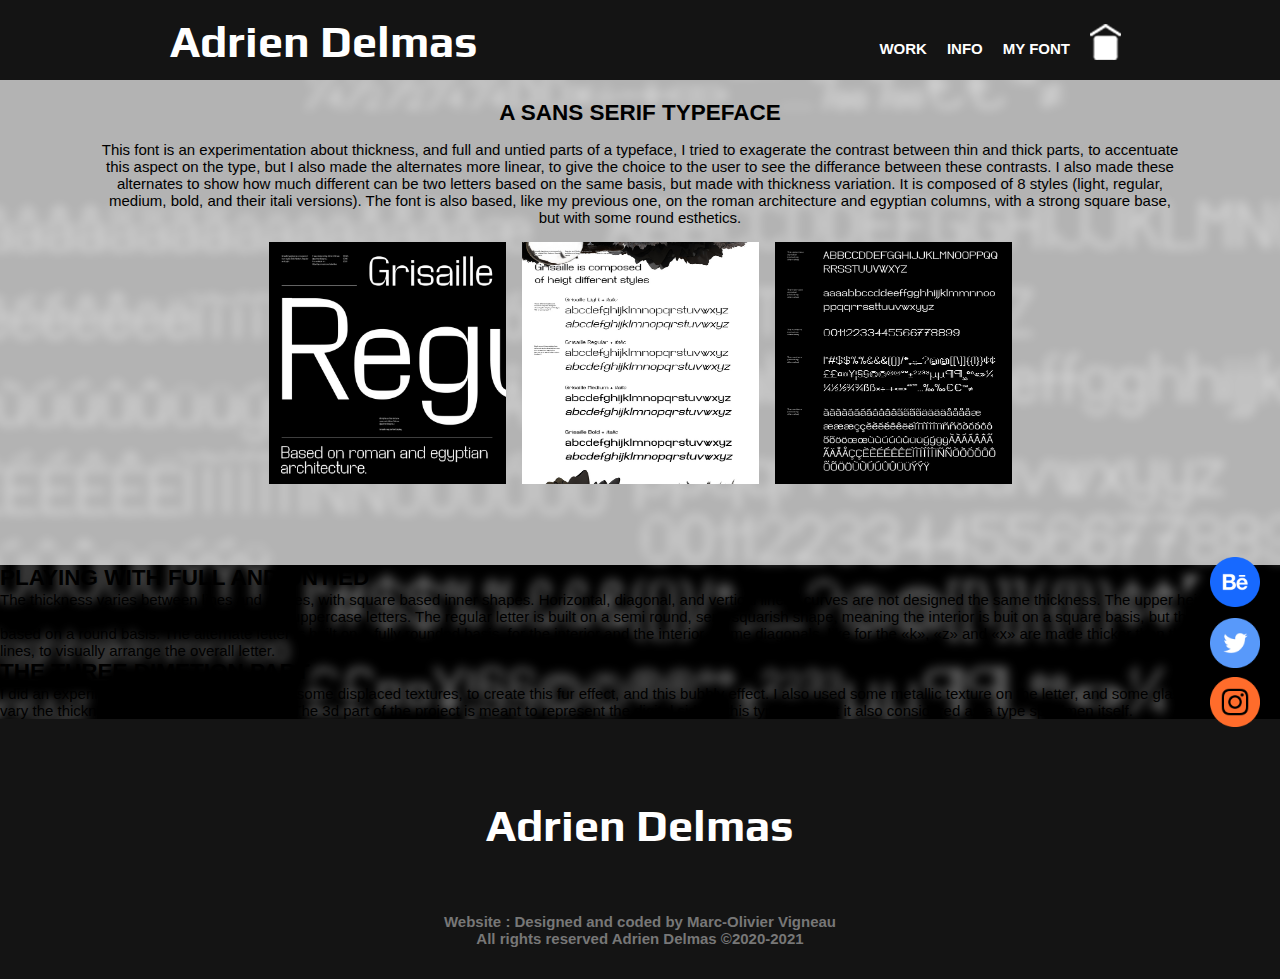
==== ressources/grisaille.html @ 86366425 "blbabla" ====
<!DOCTYPE html>
<html lang="en">
<head>
    <meta charset="UTF-8">
    <meta http-equiv="X-UA-Compatible" content="IE=edge">
    <meta name="viewport" content="width=device-width, initial-scale=1.0">
    <link href="https://fonts.googleapis.com/css2?family=Play&display=swap" rel="stylesheet">
    <link rel="stylesheet" href="../stylesCSS/styles-grisaille.css">
    <link rel="stylesheet" href="../stylesCSS/lightbox.css">
    <title>Adrien Design</title>
    <link rel="icon" type="image/png" sizes="16x16" href="../images/icon.png">
    <script src="../Javascript/lightbox.js" type="module" defer></script>
    
</head>
<body>
    <header>
        <div class="wrapper">
            <h1><a href="../index.html#home">Adrien Delmas</a></h1>
            <nav>
                <ul>
                    <li><a href="../index.html#work">Work</a></li>
                    <li><a href="../index.html#info">Info</a></li>
                    <li><a href="grisaille.html">My Font</a></li>
                    <li><div class="overlay-image"><a href="../index.html">
                        <img class="image" src="../images/home 2.png"/>
                        <div class="hover">
                         <img class="image" src="../images/homehover2.png"/>
                        </div>
                       </a></div>
                    </li>
                </ul>
            </nav>  
        </div>
    </header>

    
                            <!-- PARTIE 1 -->
        <section id="p1">
            <h2>A sans serif typeface</h2>
            <p>This font is an experimentation about thickness, and full and untied parts of a typeface, I tried 
            to exagerate the contrast between thin and thick parts, 
            to accentuate this aspect on the type, but I also made the alternates more linear, to give the choice 
            to the user to see the differance between these contrasts.
            I also made these alternates to show how much different can be two letters based on the same basis, 
            but made with thickness variation.  
            It is composed of 8 styles (light, regular, medium, bold, and their itali versions). 
            The font is also based, like my previous one, on the roman architecture and egyptian columns, 
            with a strong square base, but with some round esthetics. </p>
            <div class="grid">
                <a href="../images/grisaille/1lightbox.png">
                    <img src="../images/grisaille/1.jpg" alt="">
                </a>
                <a href="../images/grisaille/2lightbox.jpg.png">
                    <img src="../images/grisaille/2.jpg" alt="">
                </a>
                <a href="../images/grisaille/3lightbox.jpg.png">
                    <img src="../images/grisaille/3.jpg" alt="">
                </a>
            </div>
            
         </section>

        <section id="p2">
            <h2>Playing with full and untied</h2>
            <p>The thickness varies between lines and angles, with square based inner shapes.
                Horizontal, diagonal, and vertical lines / curves are not designed the same thickness.
                The upper height of the lowercase alphabet is the same than all the uppercase letters.
                The regular letter is built on a semi round, semi squarish shape, meaning the interior is buit on a square basis, but the exterior is based on a round basis.
                The alternate letter is built on a fully rounded basis, for the interior and the interior.
                Some diagonals, like for the «k», «z» and «x» are made thicker than the horizontal lines, to visually arrange the overall letter.</p>
        </section>

        <section id="p3">
            <h2>The three dimetion part</h2>
            <p>I did an experiment using Blender, and used some displaced textures, to create this fur effect, and this bubbly effect.
                I also used some metallic texture on the letter, and some glass texture do vary the thickness inside the transmissions.
                The 3d part of the project is meant to represent the digital side of this typeface, but it also considered as a type specimen itself.</p>
        </section>

        <section id="socials">
            <div class="wrapper">
                <div id="logo">
                    <ul>
                    <a id="behance" href="https://www.behance.net/adriendesign" target="_blank">
                        <img src="../images/behance.png" class="image-petit">
                    </a>
    
                    <a id="twitter" href="https://twitter.com/adriendesigns_" target="_blank">
                        <img src="../images/Twitter.png" class="image-petit">
                    </a>
    
                    <a href="https://www.instagram.com/adriendesigns_/" target="_blank">
                        <img src="../images/instagram.png" class="image-petit">
                    </a>  
                    </ul>
                </div> 
        </section>
    <footer>
        <h1>Adrien Delmas</h1>
        <div class="copyright">Website :
            Designed and coded by Marc-Olivier Vigneau<br>
            All rights reserved Adrien Delmas ©2020-2021</div>
    </footer>

  <!--<div class="lightbox">
        <button balablabalba class="lightbox__close"></button>
        <button class="lightbox__next"></button>
        <button class="lightbox__prev"></button>
        <div class="lightbox__container">
            <img src="../images/grisaille/1lightbox.png" alt="">
        </div>
    </div>  -->
</body>
</html>
---- stylesCSS/styles-grisaille.css ----
@import url('https://fonts.googleapis.com/css?family=Roboto+Condensed:700|Roboto:300,700');
*
{
    margin: 0;
    padding: 0;
}
body
{
    font-family: Arial, Helvetica, sans-serif;
    font-size: 15px;
    background: url('../images/main-image2.png') center;
}
h1
{
    font-family: "Play", sans-serif;
    font-size: 45px;
    color: #fff;
}
h2
{
    font-weight: bold;
    text-transform: uppercase;
}
ul
{
    list-style: none;
}
a
{
    text-decoration: none;
    color: #fff;
}
.wrapper
{
    width: 940px;
    margin: 0 auto;
    padding: 0 10px;
}
.image-petit
{
    width: 50px;
    height: 50px;
}

/*      HEADER      */
header
{
    display: grid;
    width: 100%;
    height: 80px;
    float: inline-start;
    position: fixed;
    background-color: rgb(20, 20, 20);
    z-index: 10;
}
header h1 a
{
    float: left;
    margin-top: 15px;
}
header h1 a:hover
{
    float: left;
    margin-top: 15px;
    color: #ff7a00;
}
header nav
{
    float: right;
    margin-top: 40px; 
}
header nav ul li
{
    float:left;
}
header nav ul li a
{
    text-transform: uppercase;
    font-weight: bold;
    margin-right: 20px;
}
header nav ul li a:hover
{
    color: #ff7a00;
}
.image
{
    position: absolute;
    top:24px;
}
.overlay-image .hover
{
    position: absolute;
    bottom: 80px;
    opacity: 0;
}
.overlay-image:hover .hover{
    opacity: 1;
}

/*      P1      */
#p1
{
    width: auto;
    height: auto;
    background:rgb(255, 255, 255, 0.7);
    padding: 80px 0 0 0;
}
#p1 h2{
    margin-top: 20px;
    margin-bottom: 15px;
    text-align: center;
}
#p1 p{
    text-align: center;
    padding-left: 100px;
    width: auto;
    padding-right: 100px;
}
.grid {
    padding: 16px 150px 0 150px;
    display: grid;
    justify-content: center;
    grid-template-columns: repeat(3, minmax(200px, 0.25fr));
    grid-gap: 16px;
}
.grid img{
    position: relative;
    display: block;
    width: 100%;
    height: 75%;
}

/*      P2      */


/*      P3      */


/*      SOCIALS      */
#logo
{
    position: fixed;
    bottom: 150px;
    right: 0px;
    margin-right: 20px;
    margin-bottom: 20px;
}
#behance
{
    position: fixed;
    bottom: 270px;
    right: 0px;
    margin-right: 20px;
    margin-bottom: 20px;
}
#twitter
{
    position: fixed;
    bottom: 209px;
    right: 0px;
    margin-right: 20px;
    margin-bottom: 20px; 
}

/*      FOOTER      */

footer
{
    display: grid;
    height: 260px;
    background-color: rgb(20, 20, 20);
}
footer h1
{
    color: #fff;
    text-align: center;
    padding-top: 80px;
}
.copyright
{
    text-align: center;
    font-weight: bold;
    padding-top: 30px;
    color: #777;
}
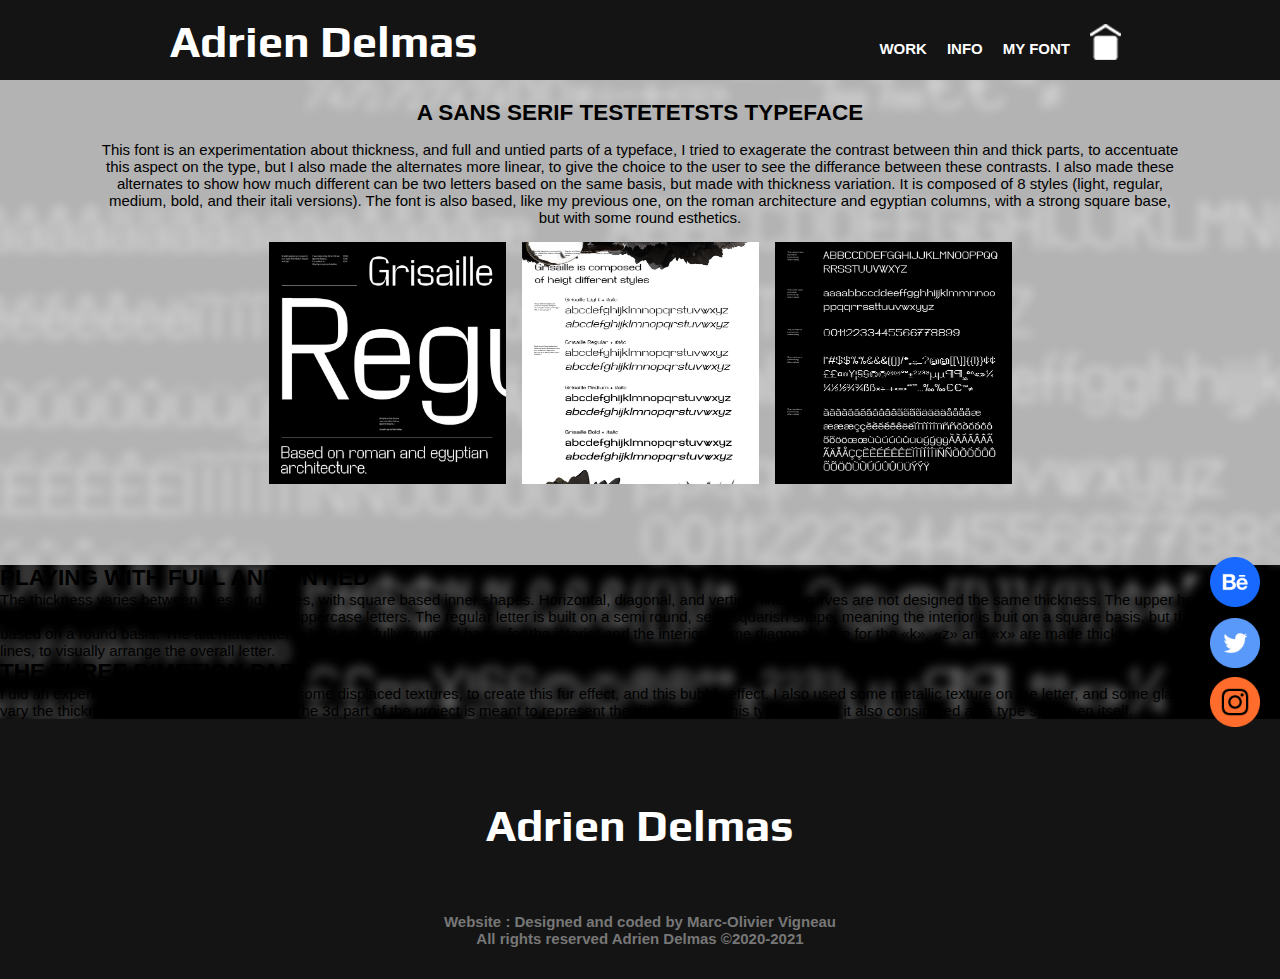
==== commit f4dd678d: "test" ====
--- a/ressources/grisaille.html
+++ b/ressources/grisaille.html
@@ -36,7 +36,7 @@
     
                             <!-- PARTIE 1 -->
         <section id="p1">
-            <h2>A sans serif typeface</h2>
+            <h2>A sans serif TESTETETSTS typeface</h2>
             <p>This font is an experimentation about thickness, and full and untied parts of a typeface, I tried 
             to exagerate the contrast between thin and thick parts, 
             to accentuate this aspect on the type, but I also made the alternates more linear, to give the choice 
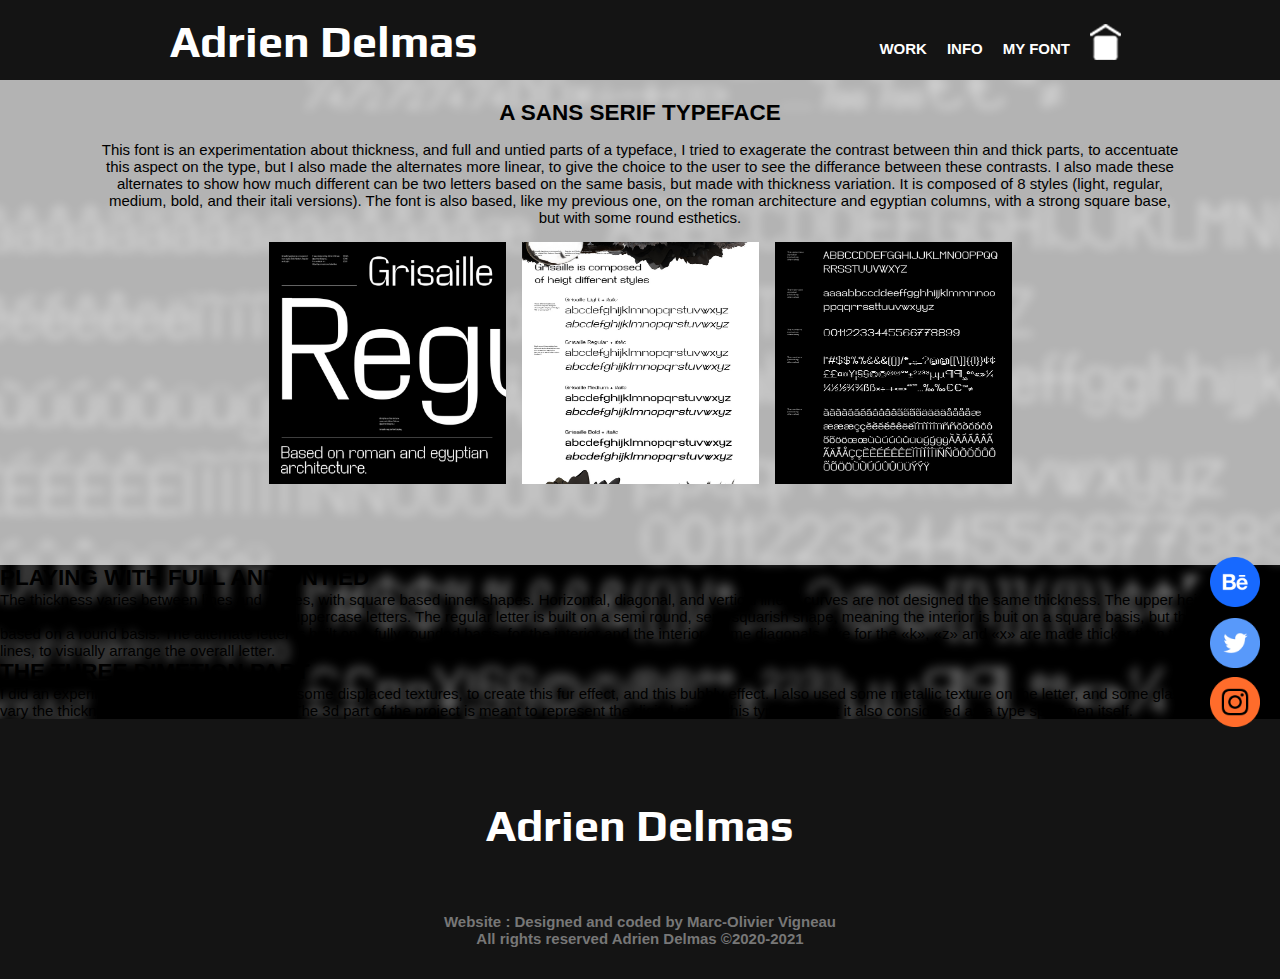
==== commit 82c1f788: "reparation" ====
--- a/ressources/grisaille.html
+++ b/ressources/grisaille.html
@@ -36,7 +36,7 @@
     
                             <!-- PARTIE 1 -->
         <section id="p1">
-            <h2>A sans serif TESTETETSTS typeface</h2>
+            <h2>A sans serif typeface</h2>
             <p>This font is an experimentation about thickness, and full and untied parts of a typeface, I tried 
             to exagerate the contrast between thin and thick parts, 
             to accentuate this aspect on the type, but I also made the alternates more linear, to give the choice 
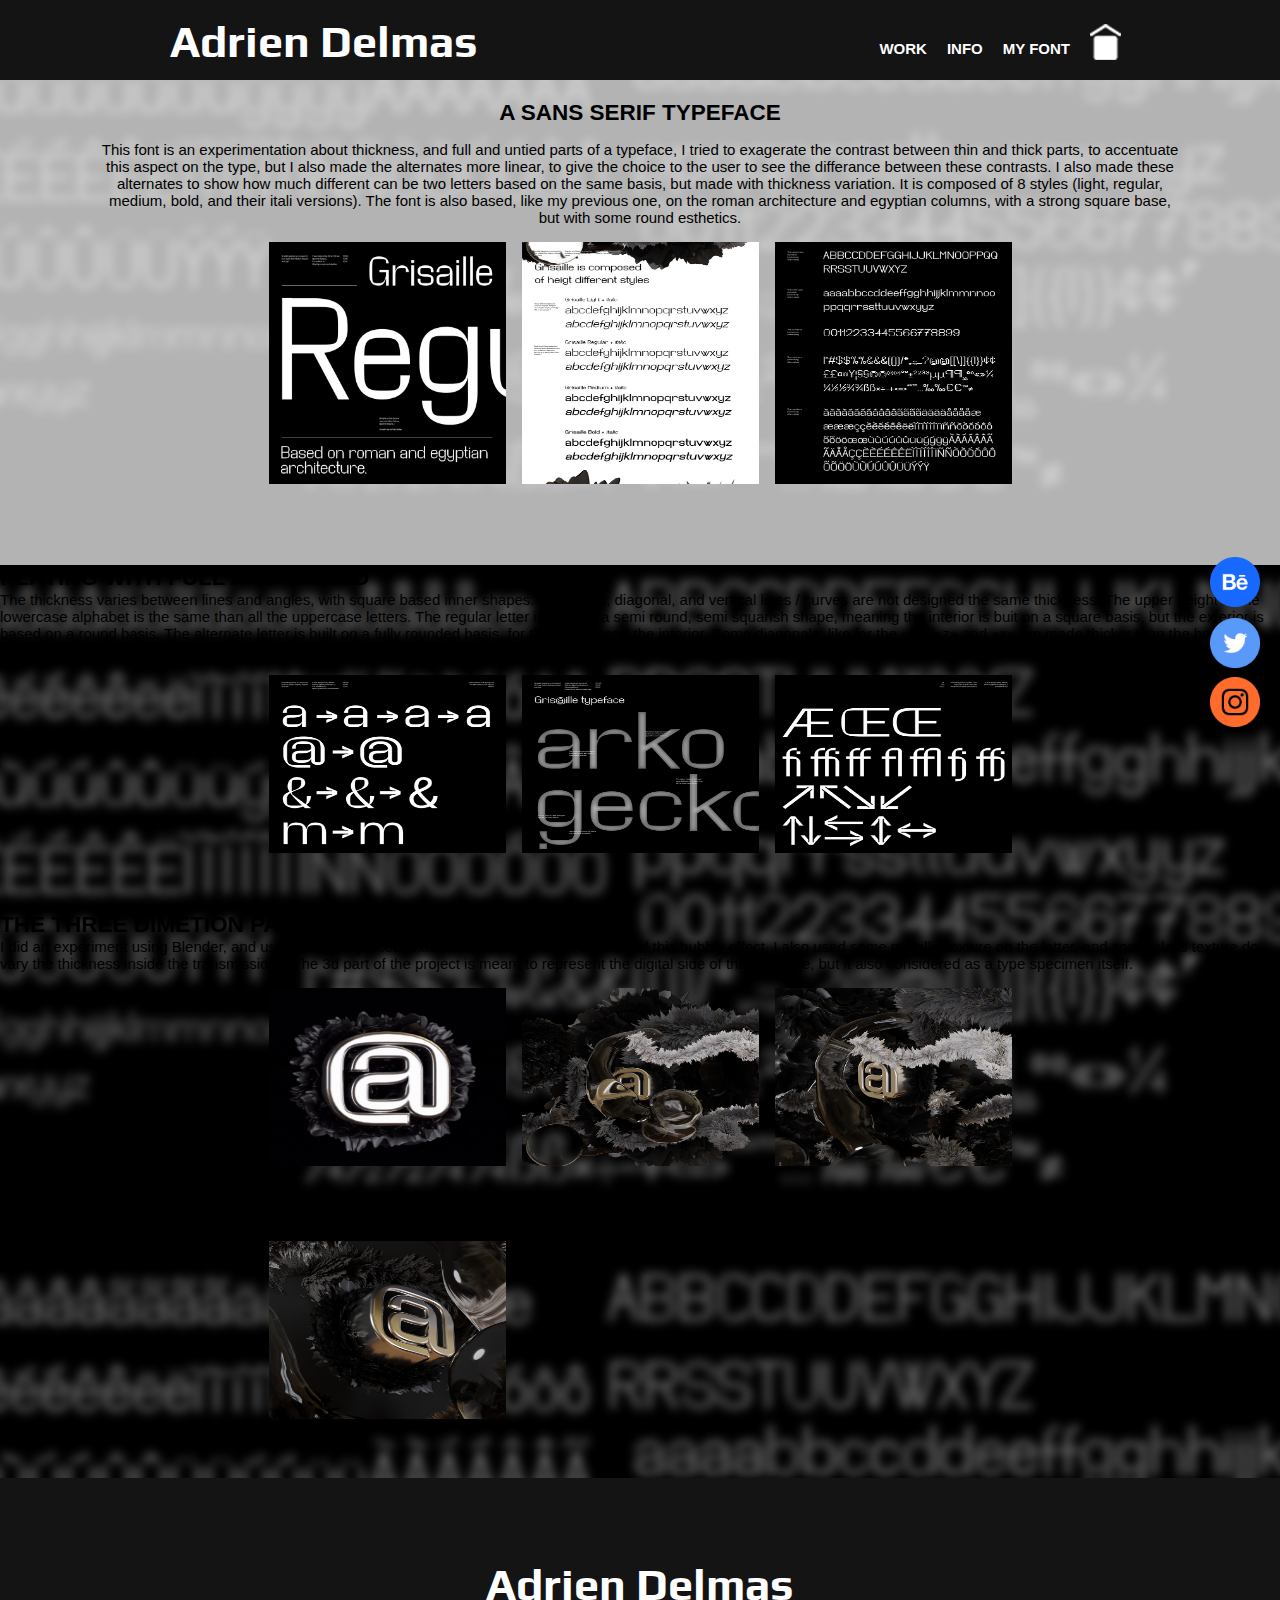
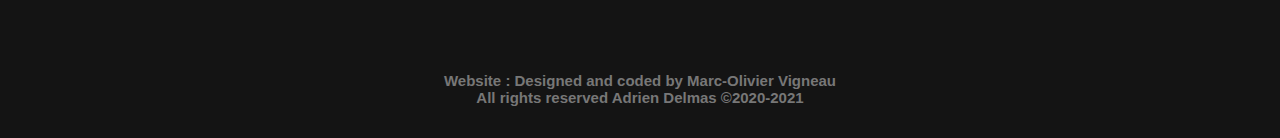
==== commit 676c572a: "ajout  image p2 + p3" ====
--- a/ressources/grisaille.html
+++ b/ressources/grisaille.html
@@ -68,15 +68,43 @@
                 The regular letter is built on a semi round, semi squarish shape, meaning the interior is buit on a square basis, but the exterior is based on a round basis.
                 The alternate letter is built on a fully rounded basis, for the interior and the interior.
                 Some diagonals, like for the «k», «z» and «x» are made thicker than the horizontal lines, to visually arrange the overall letter.</p>
-        </section>
+        
+            <div class="grid">
+                <a href="../images/grisaille/4.jpg">
+                    <img src="../images/grisaille/4-750px.jpg.png" alt="">
+                </a>
+                <a href="../images/grisaille/5.jpg">
+                    <img src="../images/grisaille/5-750px.png" alt="">
+                </a>
+                <a href="../images/grisaille/6.jpg">
+                    <img src="../images/grisaille/6-750px.png" alt="">
+                </a>
+            </div>
+    </section>
 
         <section id="p3">
             <h2>The three dimetion part</h2>
             <p>I did an experiment using Blender, and used some displaced textures, to create this fur effect, and this bubbly effect.
                 I also used some metallic texture on the letter, and some glass texture do vary the thickness inside the transmissions.
                 The 3d part of the project is meant to represent the digital side of this typeface, but it also considered as a type specimen itself.</p>
-        </section>
+        
+                <div class="grid">
+                    <a href="../images/grisaille/7.gif">
+                        <img src="../images/grisaille/7.gif" alt="">
+                    </a>
+                    <a href="../images/grisaille/8.png">
+                        <img src="../images/grisaille/8-750px.png" alt="">
+                    </a>
+                    <a href="../images/grisaille/9.png">
+                        <img src="../images/grisaille/9-750px.png" alt="">
+                    </a>
+                    <a href="../images/grisaille/10.png">
+                        <img src="../images/grisaille/10-750px.png" alt="">
+                    </a>
+                </div>
 
+
+</section>
         <section id="socials">
             <div class="wrapper">
                 <div id="logo">
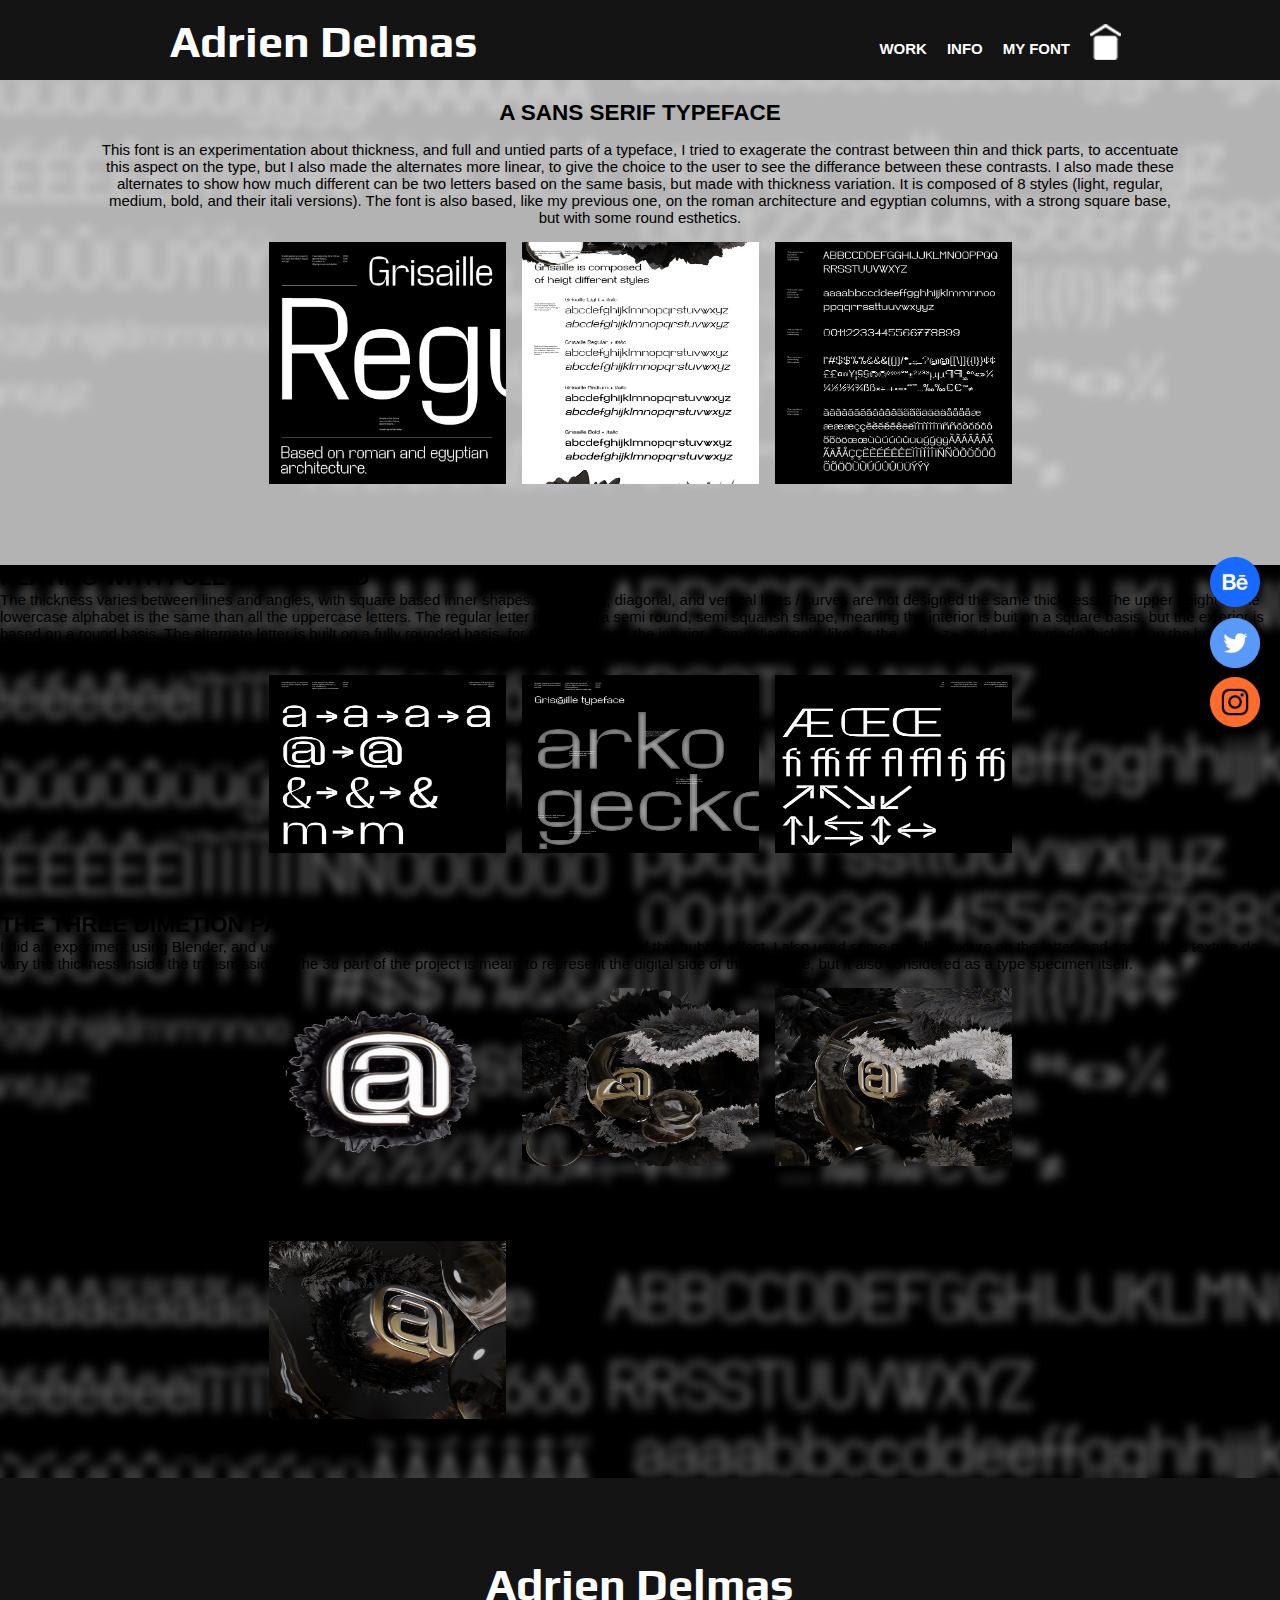
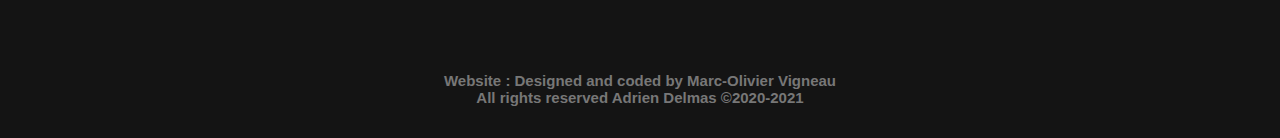
==== commit 9bda1a3b: "gif transparent" ====
--- a/ressources/grisaille.html
+++ b/ressources/grisaille.html
@@ -89,8 +89,8 @@
                 The 3d part of the project is meant to represent the digital side of this typeface, but it also considered as a type specimen itself.</p>
         
                 <div class="grid">
-                    <a href="../images/grisaille/7.gif">
-                        <img src="../images/grisaille/7.gif" alt="">
+                    <a href="../images/grisaille/7-transparent.gif">
+                        <img src="../images/grisaille/7-transparent.gif" alt="">
                     </a>
                     <a href="../images/grisaille/8.png">
                         <img src="../images/grisaille/8-750px.png" alt="">
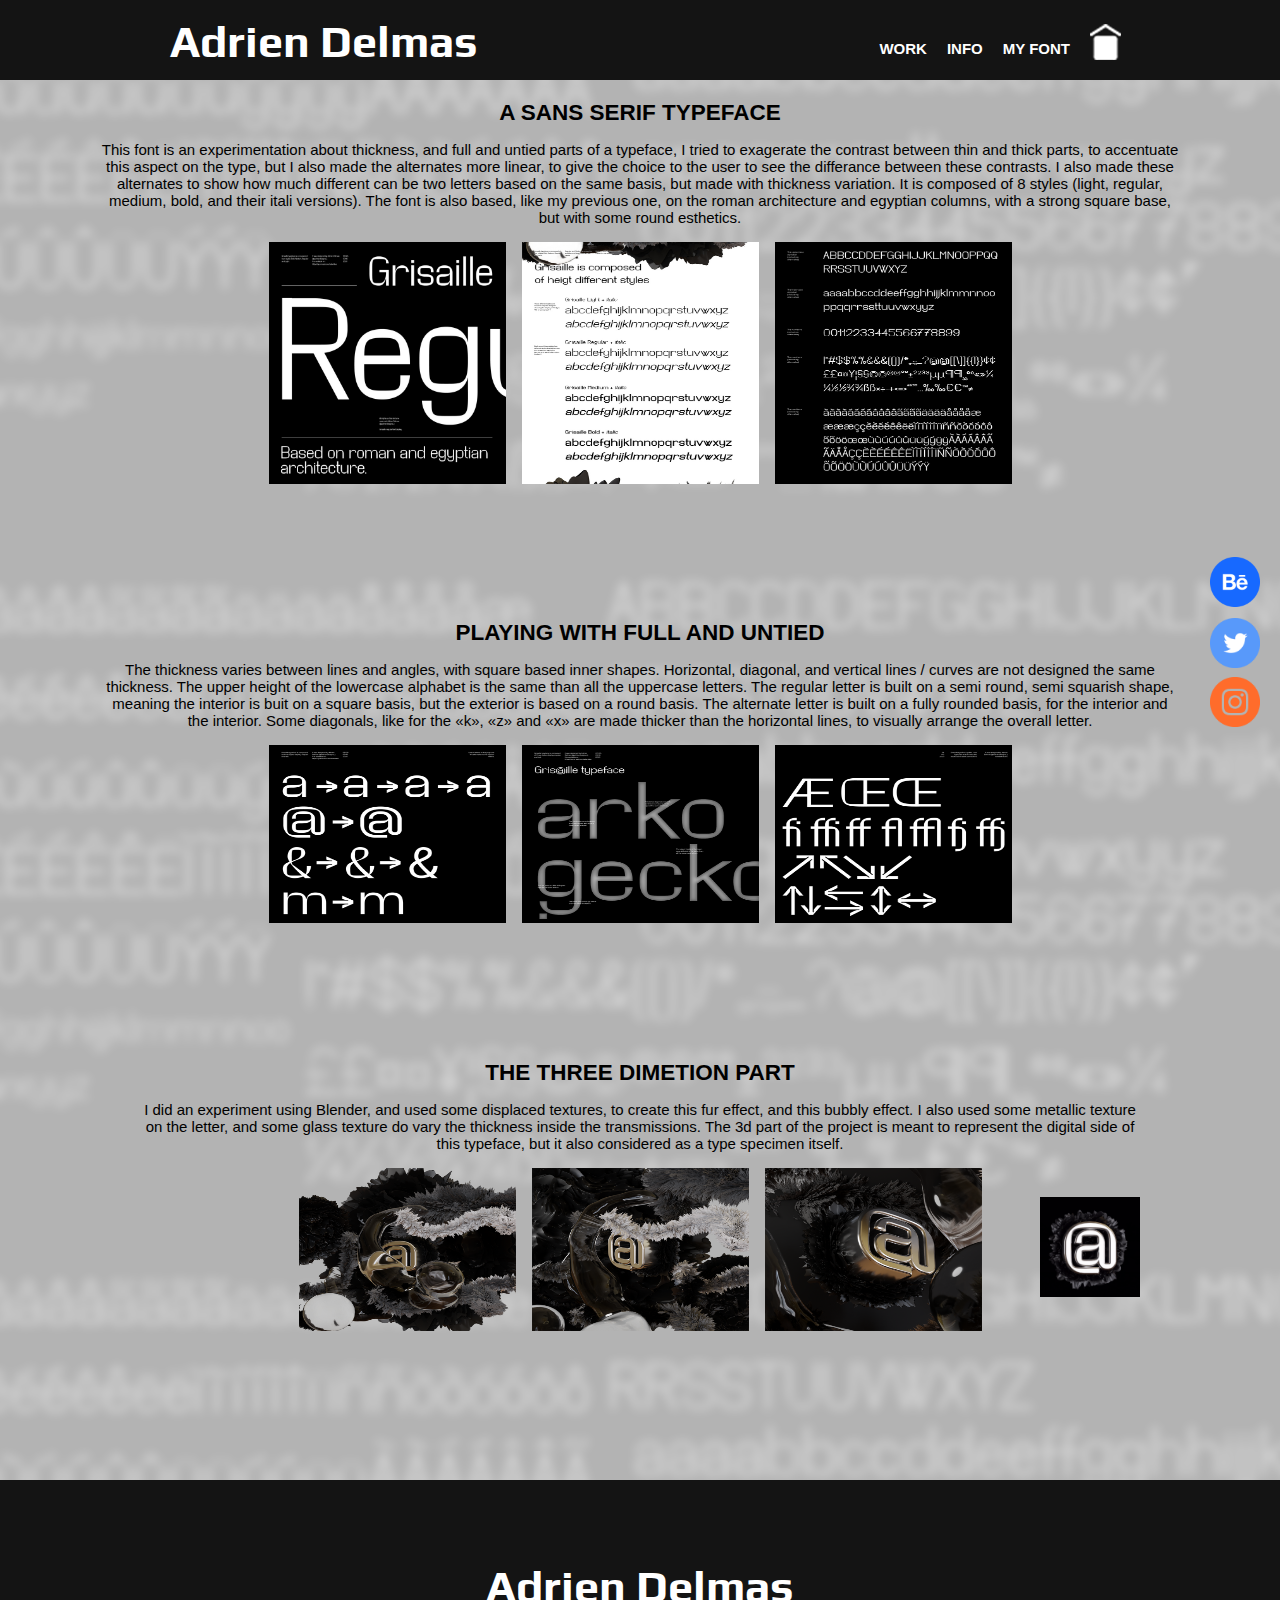
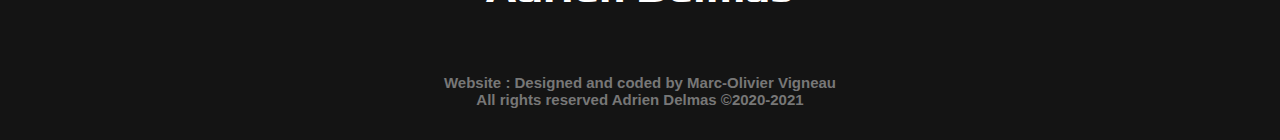
==== commit 44531c85: "ajout p2 et p3 + détails" ====
--- a/ressources/grisaille.html
+++ b/ressources/grisaille.html
@@ -87,11 +87,12 @@
             <p>I did an experiment using Blender, and used some displaced textures, to create this fur effect, and this bubbly effect.
                 I also used some metallic texture on the letter, and some glass texture do vary the thickness inside the transmissions.
                 The 3d part of the project is meant to represent the digital side of this typeface, but it also considered as a type specimen itself.</p>
-        
+
+                 <a href="../images/grisaille/7.gif">
+                        <img id="adgif" src="../images/grisaille/7.gif" alt="">
+                    </a>
                 <div class="grid">
-                    <a href="../images/grisaille/7-transparent.gif">
-                        <img src="../images/grisaille/7-transparent.gif" alt="">
-                    </a>
+                    
                     <a href="../images/grisaille/8.png">
                         <img src="../images/grisaille/8-750px.png" alt="">
                     </a>
--- a/stylesCSS/styles-grisaille.css
+++ b/stylesCSS/styles-grisaille.css
@@ -102,7 +102,7 @@
 #p1
 {
     width: auto;
-    height: auto;
+    height: 500px;
     background:rgb(255, 255, 255, 0.7);
     padding: 80px 0 0 0;
 }
@@ -132,10 +132,51 @@
 }
 
 /*      P2      */
-
+#p2
+{
+    width: auto;
+    height: 400px;
+    background:rgb(255, 255, 255, 0.7);
+    padding: 20px 0 0 0; 
+}
+#p2 h2{
+    margin-top: 20px;
+    margin-bottom: 15px;
+    text-align: center;
+}
+#p2 p{
+    text-align: center;
+    padding-left: 100px;
+    width: auto;
+    padding-right: 100px;
+}
 
 /*      P3      */
-
+#p3
+{
+    width: auto;
+    height: 400px;
+    background:rgb(255, 255, 255, 0.7);
+    padding: 40px;px 0 0 0;
+}
+#p3 h2{
+    margin-top: 20px;
+    margin-bottom: 15px;
+    text-align: center;
+}
+#p3 p{
+    text-align: center;
+    padding-left: 100px;
+    width: auto;
+    padding-right: 100px;
+}
+#adgif{
+    width: 100px;
+    height: 100px;
+    position: absolute;
+    right: 140px;
+    top: 1197px;    
+}
 
 /*      SOCIALS      */
 #logo
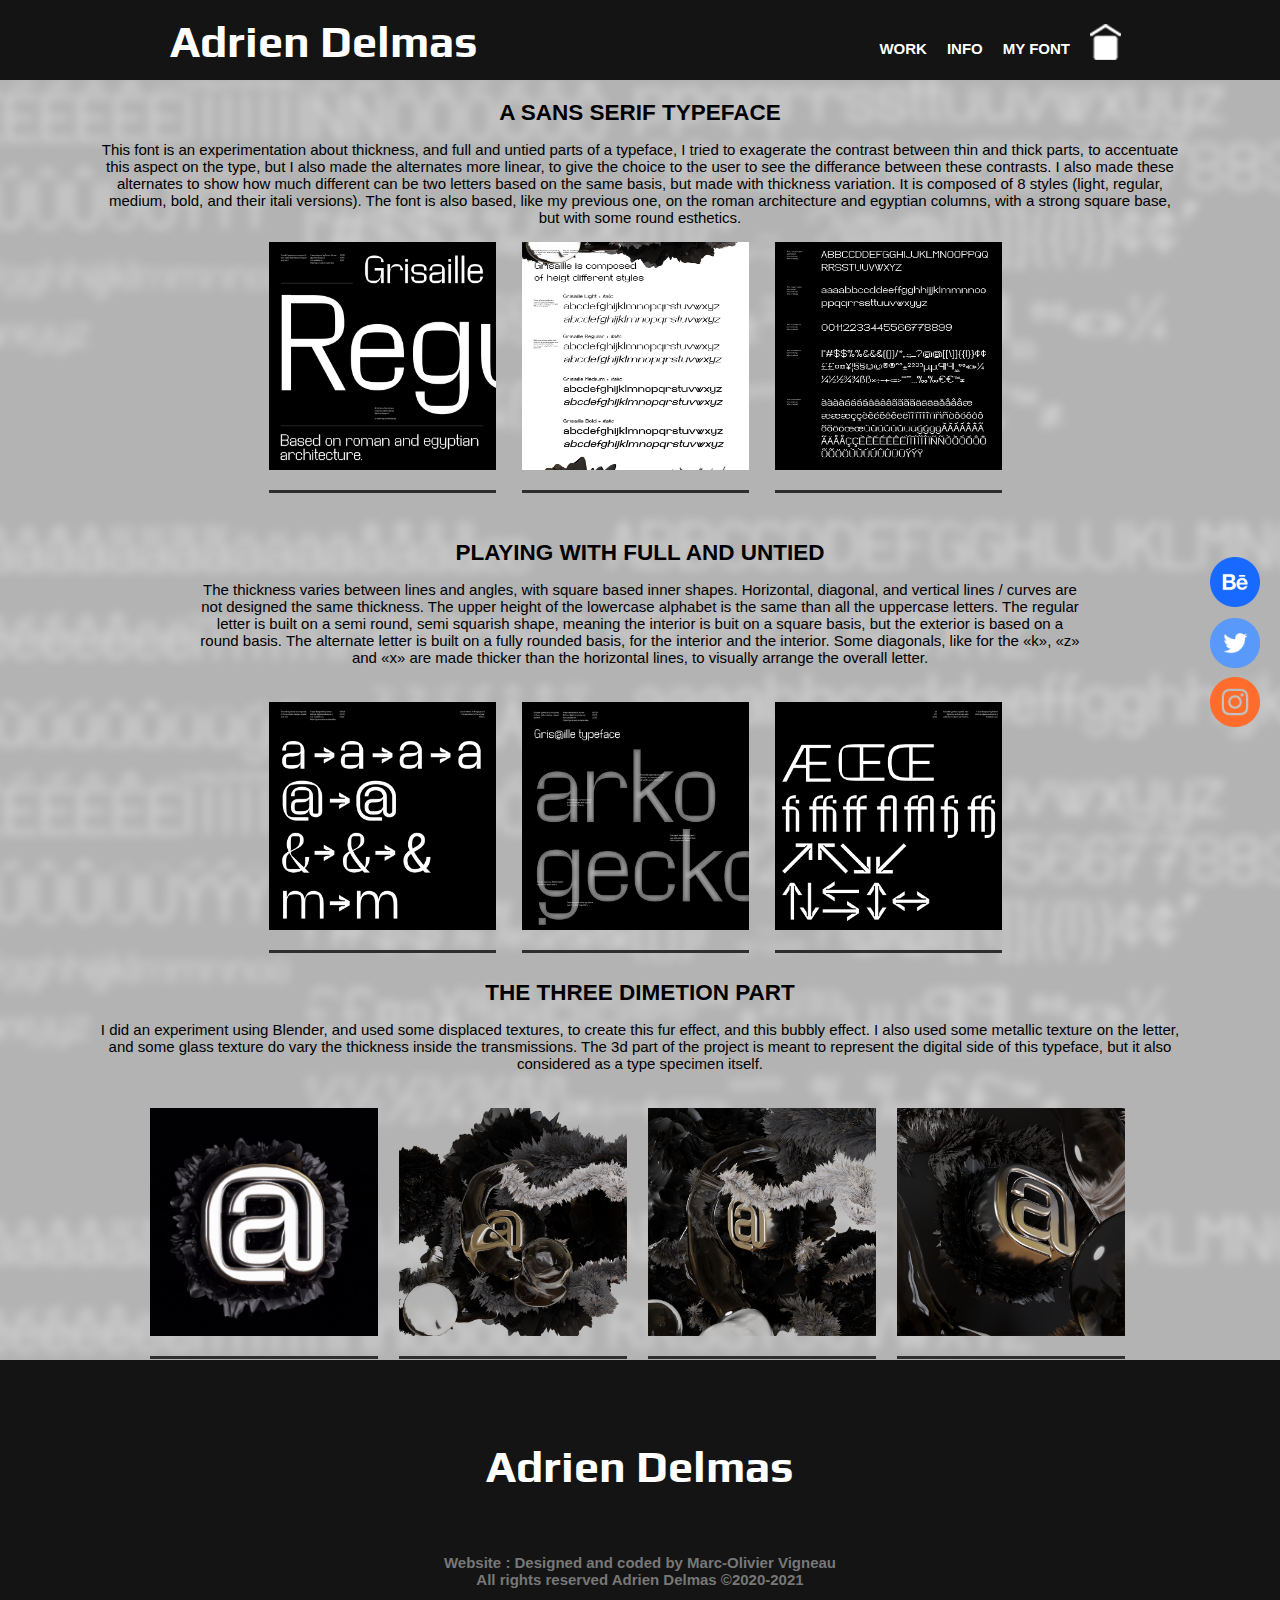
==== commit 325e8cd1: "changement" ====
--- a/ressources/grisaille.html
+++ b/ressources/grisaille.html
@@ -88,11 +88,11 @@
                 I also used some metallic texture on the letter, and some glass texture do vary the thickness inside the transmissions.
                 The 3d part of the project is meant to represent the digital side of this typeface, but it also considered as a type specimen itself.</p>
 
-                 <a href="../images/grisaille/7.gif">
+                
+                <div class="grid">
+                     <a href="../images/grisaille/7.gif">
                         <img id="adgif" src="../images/grisaille/7.gif" alt="">
                     </a>
-                <div class="grid">
-                    
                     <a href="../images/grisaille/8.png">
                         <img src="../images/grisaille/8-750px.png" alt="">
                     </a>
--- a/stylesCSS/styles-grisaille.css
+++ b/stylesCSS/styles-grisaille.css
@@ -96,39 +96,61 @@
 }
 .overlay-image:hover .hover{
     opacity: 1;
-}
-
-/*      P1      */
-#p1
-{
-    width: auto;
-    height: 500px;
-    background:rgb(255, 255, 255, 0.7);
-    padding: 80px 0 0 0;
-}
-#p1 h2{
-    margin-top: 20px;
-    margin-bottom: 15px;
-    text-align: center;
-}
-#p1 p{
-    text-align: center;
-    padding-left: 100px;
-    width: auto;
-    padding-right: 100px;
-}
-.grid {
-    padding: 16px 150px 0 150px;
-    display: grid;
-    justify-content: center;
-    grid-template-columns: repeat(3, minmax(200px, 0.25fr));
-    grid-gap: 16px;
 }
 .grid img{
     position: relative;
     display: block;
     width: 100%;
-    height: 75%;
+    height: 100%;
+    padding-bottom: 20px;
+    border-bottom: 3px solid rgb(46, 46, 46);
+}
+
+/*      P1      */
+#p1
+{
+    width: auto;
+    height: 400px;
+    background:rgb(255, 255, 255, 0.7);
+    padding: 80px 0 0 0;
+}
+#p1 h2{
+    margin-top: 20px;
+    margin-bottom: 15px;
+    text-align: center;
+}
+#p1 p{
+    text-align: center;
+    padding-left: 100px;
+    width: auto;
+    padding-right: 100px;
+}
+
+.grid {
+    padding: 16px 150px 0 150px;
+    display: grid;
+    justify-content: center;
+    grid-template-columns: repeat(3, minmax(200px, 0.25fr));
+    grid-gap: 16px;
+}
+#p3 .grid {
+    padding: 16px 150px 0 150px;
+    display: grid;
+    justify-content: center;
+    grid-template-columns: repeat(4, minmax(200px, 1fr));
+    grid-gap: 16px;
+}
+#p1 img {
+    height: 227.75px;
+    width:227.75px;
+}
+.grid img{
+    position: relative;
+    display: block;
+    width: 100%;
+    height: 100%;
+    padding-bottom: 20px;
+    border-bottom: 3px solid rgb(46, 46, 46);
 }
 
 /*      P2      */
@@ -137,7 +159,7 @@
     width: auto;
     height: 400px;
     background:rgb(255, 255, 255, 0.7);
-    padding: 20px 0 0 0; 
+    padding: 40px 0 0 0; 
 }
 #p2 h2{
     margin-top: 20px;
@@ -149,7 +171,16 @@
     padding-left: 100px;
     width: auto;
     padding-right: 100px;
-}
+    padding-bottom: 20px;
+    margin-right: 100px;
+    margin-left: 100px;
+}
+#p2 img{
+    height: 227.75px;
+    width: 227.75px;
+}
+
+
 
 /*      P3      */
 #p3
@@ -157,7 +188,7 @@
     width: auto;
     height: 400px;
     background:rgb(255, 255, 255, 0.7);
-    padding: 40px;px 0 0 0;
+    padding: 40px 0 0 0;
 }
 #p3 h2{
     margin-top: 20px;
@@ -167,16 +198,17 @@
 #p3 p{
     text-align: center;
     padding-left: 100px;
+    padding-bottom: 20px;
     width: auto;
     padding-right: 100px;
-}
-#adgif{
-    width: 100px;
-    height: 100px;
-    position: absolute;
-    right: 140px;
-    top: 1197px;    
-}
+
+}
+#p3 img{
+    height: 227.75px;
+    width: 227.75px;
+}
+
+
 
 /*      SOCIALS      */
 #logo
